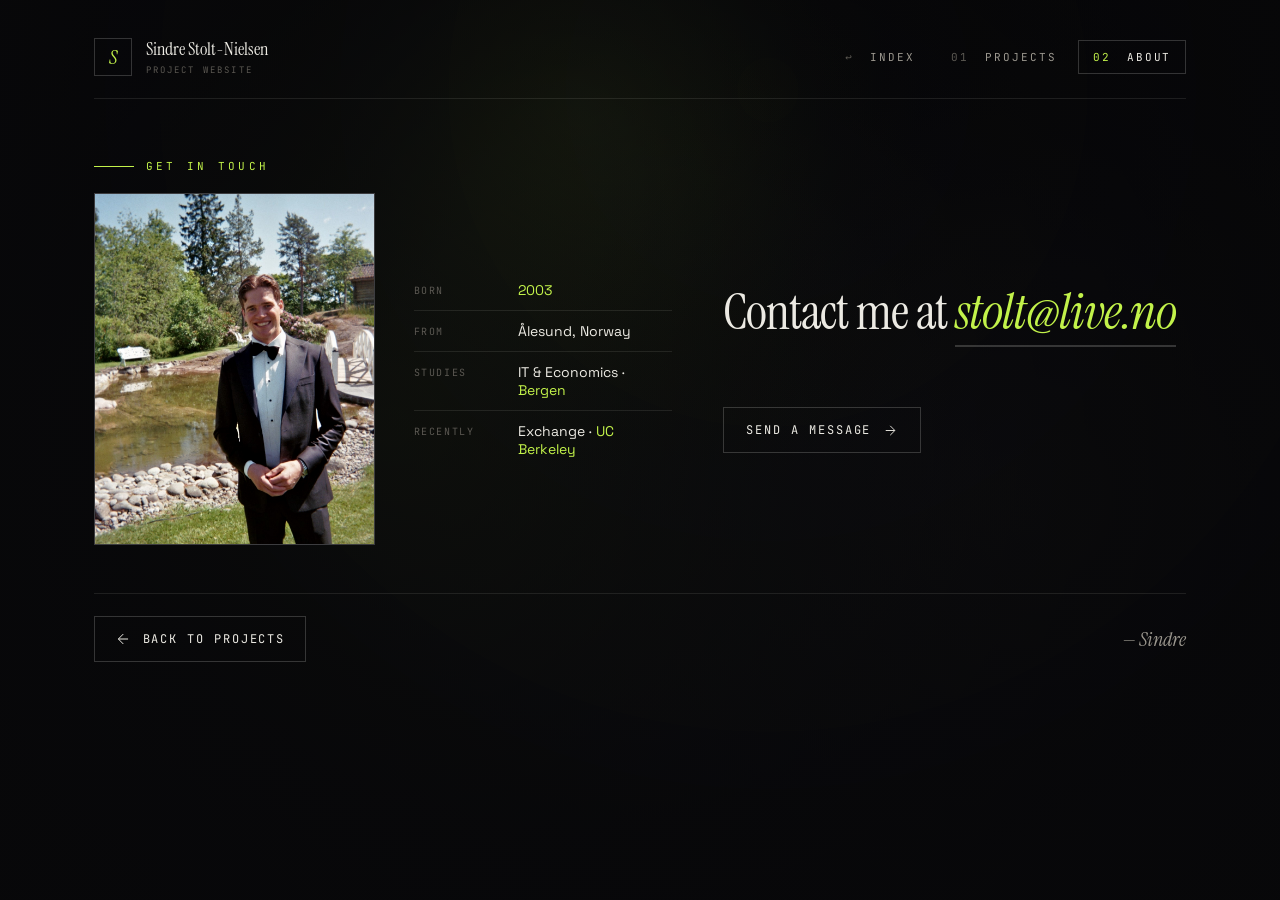
==== about.html @ f0f61bcb "About: larger portrait, facts beside image on wide screens Make the identity block responsive: portr" ====
<!DOCTYPE html>
<html lang="en">
<head>
<meta charset="UTF-8" />
<meta name="viewport" content="width=device-width, initial-scale=1.0" />
<title>About — Sindre Stolt-Nielsen</title>
<link rel="icon" type="image/png" href="images/favicon.png" />
<link rel="stylesheet" href="theme.css" />
<script>
  (function () { try { var a = localStorage.getItem('site-accent'); if (a) document.documentElement.style.setProperty('--accent', a); } catch (e) {} })();
</script>
<style>
  body { min-height: 100vh; background: var(--bg); }
  #bg { position: fixed; inset: 0; width: 100vw; height: 100vh; z-index: 0; opacity: 0.55; }
  .veil { position: fixed; inset: 0; z-index: 1; pointer-events: none;
    background: radial-gradient(ellipse at 60% 10%, rgba(8,8,10,0.15), rgba(8,8,10,0.9) 72%); }

  .shell { position: relative; z-index: 2; max-width: 1180px; margin: 0 auto;
    padding: clamp(20px,3vw,40px) clamp(20px,3.4vw,48px) 44px; }

  /* topbar (shared look with projects) */
  .topbar { display: flex; align-items: center; justify-content: space-between; gap: 20px;
    padding-bottom: 22px; border-bottom: 1px solid var(--line); margin-bottom: clamp(24px,4vw,52px); }
  .brand { display: inline-flex; align-items: center; gap: 14px; text-decoration: none; }
  .brand .glyph { width: 38px; height: 38px; border: 1px solid var(--line-2); display: flex; align-items: center; justify-content: center;
    font-family: var(--serif); font-style: italic; font-size: 20px; color: var(--accent); transition: border-color .3s; }
  .brand:hover .glyph { border-color: var(--accent); }
  .brand .bt { font-family: var(--serif); font-size: 18px; color: var(--fg); line-height: 1; }
  .brand .bs { display:block; font-family: var(--mono); font-size: 9px; letter-spacing: 0.24em; text-transform: uppercase; color: var(--fg-faint); margin-top: 4px; }
  .topnav { display: flex; align-items: center; gap: 6px; }
  .topnav a { font-family: var(--mono); font-size: 11px; letter-spacing: 0.18em; text-transform: uppercase;
    color: var(--fg-dim); text-decoration: none; padding: 9px 14px; border: 1px solid transparent; transition: color .25s, border-color .25s; }
  .topnav a .n { color: var(--fg-faint); margin-right: 7px; }
  .topnav a:hover { color: var(--accent); }
  .topnav a.cur { color: var(--fg); border-color: var(--line-2); }
  .topnav a.cur .n { color: var(--accent); }

  /* layout */
  .eyebrow { font-family: var(--mono); font-size: 11px; letter-spacing: 0.3em; text-transform: uppercase; color: var(--accent);
    display: inline-flex; align-items: center; gap: 12px; margin-bottom: 20px; }
  .eyebrow::before { content:''; width: 40px; height: 1px; background: var(--accent); }

  /* small (stacked): identity block over contact */
  .about { display: grid; grid-template-columns: 1fr; gap: 40px; align-items: start; }
  /* medium: identity block (portrait over facts) beside contact */
  @media (min-width: 760px){ .about { grid-template-columns: 320px 1fr; gap: clamp(28px,4vw,60px); } }
  /* large: facts move to the right of the portrait, contact alongside */
  @media (min-width: 1080px){ .about { grid-template-columns: minmax(560px,1.25fr) 1fr; align-items: center; } }

  /* identity block: portrait + facts (stacked → side-by-side when wide) */
  .idblock { display: flex; flex-direction: column; gap: 24px; }
  @media (min-width: 1080px){
    .idblock { flex-direction: row; align-items: center; gap: clamp(28px,3vw,44px); }
    .idblock .portrait { width: clamp(280px,22vw,340px); }
  }

  /* left: portrait + facts */
  .portrait { position: relative; width: 100%; max-width: 340px; flex-shrink: 0; aspect-ratio: 4/5; overflow: hidden; border: 1px solid var(--line-2); background: var(--surface); }
  .portrait img { width: 100%; height: 100%; object-fit: cover; object-position: center 20%; filter: grayscale(0.25) contrast(1.04); }
  .portrait figcaption { position: absolute; top: 14px; left: 14px; font-family: var(--mono); font-size: 9.5px;
    letter-spacing: 0.2em; text-transform: uppercase; color: var(--fg); background: rgba(8,8,10,0.5); padding: 4px 8px; backdrop-filter: blur(4px); }
  .facts { flex: 1; min-width: 0; }
  .fact { display: grid; grid-template-columns: 88px 1fr; gap: 16px; padding: 11px 0; border-bottom: 1px solid var(--line); }
  .fact:last-child { border-bottom: 0; }
  .fact dt { font-family: var(--mono); font-size: 10px; letter-spacing: 0.16em; text-transform: uppercase; color: var(--fg-faint); padding-top: 3px; }
  .fact dd { font-family: var(--ui); font-size: 14px; color: var(--fg); }
  .fact dd em { font-style: normal; color: var(--accent); }

  /* right: prose */
  .lede { font-family: var(--serif); font-weight: 400; font-size: clamp(32px,4vw,52px); line-height: 1.06;
    letter-spacing: -0.02em; color: var(--fg); margin-bottom: 38px; text-wrap: balance; }
  .lede em { font-style: italic; color: var(--accent); }
  .lede a { color: var(--fg); text-decoration: none; }
  .lede a em { border-bottom: 2px solid var(--line-2); transition: border-color .3s; }
  .lede a:hover em { border-color: var(--accent); }
  .contactcol { align-self: stretch; display: flex; flex-direction: column; justify-content: center; }
  .mailbtn { align-self: flex-start; margin-top: 30px; display: inline-flex; align-items: center; gap: 12px;
    font-family: var(--mono); font-size: 12px; letter-spacing: 0.16em; text-transform: uppercase; color: var(--fg);
    text-decoration: none; border: 1px solid var(--line-2); padding: 14px 22px; transition: color .3s, border-color .3s, background .3s; }
  .mailbtn svg { width: 15px; height: 15px; transition: transform .35s; }
  .mailbtn:hover { color: var(--accent-ink); background: var(--accent); border-color: var(--accent); }
  .mailbtn:hover svg { transform: translateX(4px); }
  @media (max-width: 759px){ .contactcol { align-self: auto; } }
  .prose p { font-family: var(--ui); font-size: clamp(16px,1.5vw,18px); line-height: 1.7; color: var(--fg-dim); max-width: 52ch; }
  .prose p + p { margin-top: 20px; }
  .prose strong { color: var(--fg); font-weight: 500; }

  .imgstrip { display: grid; grid-template-columns: 1fr; gap: 14px; margin-top: 36px; }
  .strip-img { position: relative; aspect-ratio: 16/7; overflow: hidden; border: 1px solid var(--line); }
  .strip-img img { width: 100%; height: 100%; object-fit: cover; filter: grayscale(0.2) contrast(1.03); transition: transform 1.1s cubic-bezier(0.2,0.7,0.2,1); }
  .strip-img:hover img { transform: scale(1.05); }
  .strip-img span { position: absolute; bottom: 12px; left: 14px; font-family: var(--mono); font-size: 9.5px; letter-spacing: 0.2em;
    text-transform: uppercase; color: var(--fg); background: rgba(8,8,10,0.5); padding: 4px 8px; backdrop-filter: blur(4px); }

  .backrow { margin-top: clamp(28px,4vw,48px); padding-top: 22px; border-top: 1px solid var(--line);
    display: flex; align-items: center; justify-content: space-between; gap: 16px; }
  .backlink { display: inline-flex; align-items: center; gap: 12px; font-family: var(--mono); font-size: 12px; letter-spacing: 0.16em;
    text-transform: uppercase; color: var(--fg); text-decoration: none; border: 1px solid var(--line-2); padding: 14px 20px; transition: color .3s, border-color .3s, background .3s; }
  .backlink svg { width: 16px; height: 16px; transition: transform .35s; }
  .backlink:hover { color: var(--accent); border-color: var(--accent); }
  .backlink:hover svg { transform: translateX(-4px); }
  .sig { font-family: var(--serif); font-style: italic; font-size: 20px; color: var(--fg-dim); }

  /* reveal (base visible) */
  @keyframes up { from { opacity: 0; transform: translateY(26px); } to { opacity: 1; transform: none; } }
  .rise { animation: up .9s cubic-bezier(0.2,0.7,0.2,1) backwards; }
  .r1{animation-delay:.05s} .r2{animation-delay:.16s} .r3{animation-delay:.28s} .r4{animation-delay:.4s} .r5{animation-delay:.52s}
  @media (prefers-reduced-motion: reduce){ .rise { animation: none; } }
</style>
</head>
<body>
  <canvas id="bg"></canvas>
  <div class="veil"></div>

  <div class="shell">
    <div class="topbar rise r1">
      <a href="index.html" class="brand" data-nav>
        <span class="glyph">S</span>
        <span><span class="bt">Sindre Stolt-Nielsen</span><span class="bs">Project Website</span></span>
      </a>
      <nav class="topnav">
        <a href="index.html" data-nav><span class="n">↩</span> Index</a>
        <a href="projects.html" data-nav><span class="n">01</span> Projects</a>
        <a href="about.html" class="cur"><span class="n">02</span> About</a>
      </nav>
    </div>

    <div class="eyebrow rise r2">Get in touch</div>

    <div class="about">
      <div class="idblock rise r3">
        <figure class="portrait">
          <figcaption>Sindre</figcaption>
          <img src="images/sindre.jpeg" alt="Portrait of Sindre Stolt-Nielsen" />
        </figure>
        <dl class="facts">
          <div class="fact"><dt>Born</dt><dd><em>2003</em></dd></div>
          <div class="fact"><dt>From</dt><dd>Ålesund, Norway</dd></div>
          <div class="fact"><dt>Studies</dt><dd>IT &amp; Economics · <em>Bergen</em></dd></div>
          <div class="fact"><dt>Recently</dt><dd>Exchange · <em>UC Berkeley</em></dd></div>
        </dl>
      </div>

      <div class="contactcol">
        <h1 class="lede rise r3">Contact me at <a href="mailto:stolt@live.no"><em>stolt@live.no</em></a></h1>
        <a href="mailto:stolt@live.no" class="mailbtn rise r4">
          Send a message
          <svg viewBox="0 0 24 24" fill="none" stroke="currentColor" stroke-width="1.5" stroke-linecap="round" stroke-linejoin="round"><path d="M5 12h13M12 5l7 7-7 7"/></svg>
        </a>
      </div>
    </div>

    <div class="backrow rise r5">
      <a href="projects.html" class="backlink" data-nav>
        <svg viewBox="0 0 24 24" fill="none" stroke="currentColor" stroke-width="1.5" stroke-linecap="round" stroke-linejoin="round"><path d="M19 12H6M12 5l-7 7 7 7"/></svg>
        Back to projects
      </a>
      <span class="sig">— Sindre</span>
    </div>
  </div>

  <div class="wipe"><div class="wipe-mark">//</div></div>

  <script src="bg-field.js"></script>
  <script>
    (function () {
      setTimeout(function () { document.documentElement.classList.add('anim-settled'); }, 1600);
      var accent = getComputedStyle(document.documentElement).getPropertyValue('--accent').trim() || '#C2F24A';
      var field = new BackgroundField(document.getElementById('bg'), { mode: 'plasma', accent: accent, intensity: 0.8, bg: '#08080A' });
      field.start();
      window.addEventListener('pointermove', function (e) { field.setMouse(e.clientX / innerWidth, e.clientY / innerHeight); });
      document.addEventListener('visibilitychange', function () { document.hidden ? field.stop() : field.start(); });

      document.querySelectorAll('a[data-nav]').forEach(function (a) {
        a.addEventListener('click', function (e) {
          var href = a.getAttribute('href');
          if (!href || href.charAt(0) === '#') return;
          e.preventDefault();
          var w = document.querySelector('.wipe');
          w.querySelector('.wipe-mark').textContent = '// ' + href.replace('.html', '');
          w.classList.add('in');
          setTimeout(function () { window.location.href = href; }, 540);
        });
      });
    })();
  </script>
</body>
</html>
---- theme.css ----
/* ============================================================
   SHARED THEME — Sindre Stolt-Nielsen
   Tech / brutalist canvas · elegant serif display · mono labels
   ============================================================ */

@import url('https://fonts.googleapis.com/css2?family=Instrument+Serif:ital@0;1&family=Space+Grotesk:wght@400;500;600;700&family=JetBrains+Mono:wght@400;500&display=swap');

:root {
  --bg:        #08080A;
  --bg-1:      #0B0B0E;
  --surface:   #101015;
  --surface-2: #16161D;
  --line:      rgba(236,234,227,0.10);
  --line-2:    rgba(236,234,227,0.20);
  --fg:        #ECEAE3;
  --fg-dim:    #9C988F;
  --fg-faint:  #5B5852;
  /* accent is overridden per-session via localStorage (see head script) */
  --accent:    #C2F24A;
  --accent-ink:#08080A;

  --serif: 'Instrument Serif', Georgia, serif;
  --ui:    'Space Grotesk', system-ui, sans-serif;
  --mono:  'JetBrains Mono', ui-monospace, monospace;
}

*, *::before, *::after { box-sizing: border-box; margin: 0; padding: 0; }

html { -webkit-text-size-adjust: 100%; }

body {
  font-family: var(--ui);
  background: var(--bg);
  color: var(--fg);
  -webkit-font-smoothing: antialiased;
  -moz-osx-font-smoothing: grayscale;
  text-rendering: optimizeLegibility;
}

::selection { background: var(--accent); color: var(--accent-ink); }

a { color: inherit; }

/* ── type helpers ── */
.serif { font-family: var(--serif); font-weight: 400; }
.mono  { font-family: var(--mono); }
.ital  { font-style: italic; }

.label {
  font-family: var(--mono);
  font-size: 11px;
  letter-spacing: 0.26em;
  text-transform: uppercase;
  color: var(--fg-faint);
}
.label--accent { color: var(--accent); }

/* ── shared brutalist corner ticks ── */
.tick {
  font-family: var(--mono);
  font-size: 10.5px;
  letter-spacing: 0.22em;
  text-transform: uppercase;
  color: var(--fg-faint);
}

/* ── focus ── */
:focus-visible { outline: 2px solid var(--accent); outline-offset: 3px; }

/* ── film grain + scanline overlays (shared) ── */
.fx-grain, .fx-scan {
  position: fixed; inset: 0;
  pointer-events: none;
  z-index: 40;
}
.fx-grain {
  opacity: 0.05;
  mix-blend-mode: screen;
  background-image: url("data:image/svg+xml,%3Csvg xmlns='http://www.w3.org/2000/svg' width='160' height='160'%3E%3Cfilter id='n'%3E%3CfeTurbulence type='fractalNoise' baseFrequency='0.9' numOctaves='2' stitchTiles='stitch'/%3E%3C/filter%3E%3Crect width='100%25' height='100%25' filter='url(%23n)'/%3E%3C/svg%3E");
  animation: grainShift 0.6s steps(3) infinite;
}
.fx-scan {
  opacity: 0.35;
  background: repeating-linear-gradient(
    to bottom,
    rgba(0,0,0,0) 0px,
    rgba(0,0,0,0) 2px,
    rgba(0,0,0,0.16) 3px,
    rgba(0,0,0,0) 4px
  );
}
@keyframes grainShift {
  0% { transform: translate(0,0); }
  33% { transform: translate(-4%, 2%); }
  66% { transform: translate(3%, -3%); }
  100% { transform: translate(0,0); }
}

/* ── page wipe transition (shared) ── */
.wipe {
  position: fixed; inset: 0;
  z-index: 9999;
  background: var(--bg);
  transform: scaleY(0);
  transform-origin: bottom;
  pointer-events: none;
}
.wipe.in  { animation: wipeIn 0.55s cubic-bezier(0.7,0,0.3,1) forwards; }
.wipe.out { transform: scaleY(1); transform-origin: top; animation: wipeOut 0.6s cubic-bezier(0.7,0,0.3,1) forwards; }
@keyframes wipeIn  { from { transform: scaleY(0); transform-origin: bottom; } to { transform: scaleY(1); transform-origin: bottom; } }
@keyframes wipeOut { from { transform: scaleY(1); transform-origin: top; } to { transform: scaleY(0); transform-origin: top; } }

.wipe-mark {
  position: absolute; inset: 0;
  display: flex; align-items: center; justify-content: center;
  font-family: var(--mono);
  font-size: 12px;
  letter-spacing: 0.4em;
  text-transform: uppercase;
  color: var(--accent);
  opacity: 0;
}
.wipe.in .wipe-mark, .wipe.out .wipe-mark { animation: markBlink 0.5s steps(2) 0.1s 2; }
@keyframes markBlink { 0%,100%{opacity:0;} 50%{opacity:1;} }

@media (prefers-reduced-motion: reduce) {
  .fx-grain { animation: none; }
  *, *::before, *::after { animation-duration: 0.01ms !important; }
}

/* ── animation safety net ──────────────────────────────────
   Some embedded/preview contexts freeze the CSS animation clock
   at frame 0, which would leave "animate-in-from-hidden" content
   stuck hidden. A JS timer adds .anim-settled after the intro
   would have finished, forcing the visible end-state regardless. */
html.anim-settled .rev,
html.anim-settled .rise {
  animation: none !important;
  opacity: 1 !important;
  transform: none !important;
  filter: none !important;
}
html.anim-settled .mask > span {
  animation: none !important;
  transform: none !important;
}
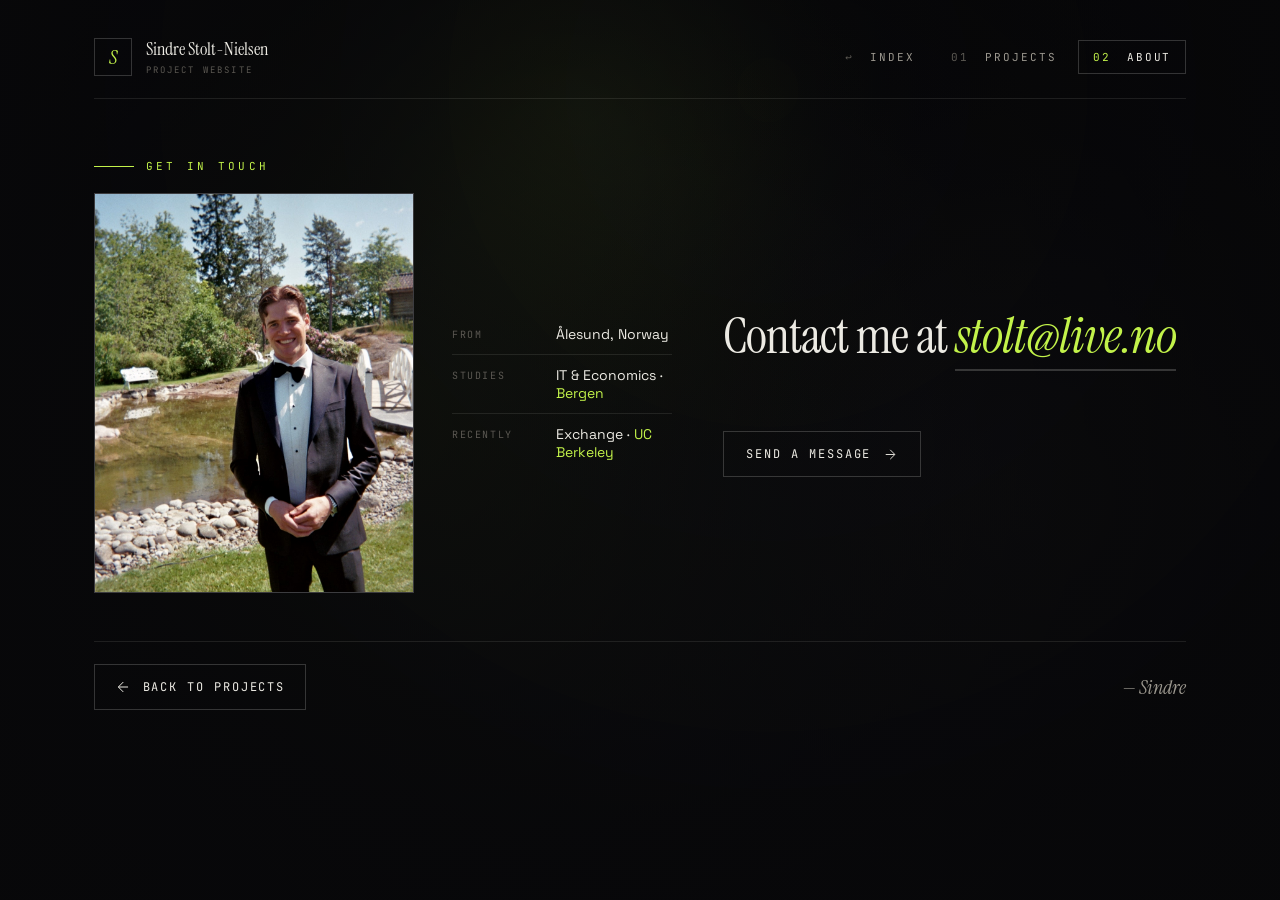
==== commit 90896db6: "About: drop birth year, enlarge portrait, full-width photo on mobile - Remove the "Born 2003" fact r" ====
--- a/about.html
+++ b/about.html
@@ -43,7 +43,7 @@
   /* small (stacked): identity block over contact */
   .about { display: grid; grid-template-columns: 1fr; gap: 40px; align-items: start; }
   /* medium: identity block (portrait over facts) beside contact */
-  @media (min-width: 760px){ .about { grid-template-columns: 320px 1fr; gap: clamp(28px,4vw,60px); } }
+  @media (min-width: 760px){ .about { grid-template-columns: 380px 1fr; gap: clamp(28px,4vw,60px); } }
   /* large: facts move to the right of the portrait, contact alongside */
   @media (min-width: 1080px){ .about { grid-template-columns: minmax(560px,1.25fr) 1fr; align-items: center; } }
 
@@ -51,11 +51,13 @@
   .idblock { display: flex; flex-direction: column; gap: 24px; }
   @media (min-width: 1080px){
     .idblock { flex-direction: row; align-items: center; gap: clamp(28px,3vw,44px); }
-    .idblock .portrait { width: clamp(280px,22vw,340px); }
+    .idblock .portrait { width: clamp(320px,24vw,420px); }
   }
 
   /* left: portrait + facts */
-  .portrait { position: relative; width: 100%; max-width: 340px; flex-shrink: 0; aspect-ratio: 4/5; overflow: hidden; border: 1px solid var(--line-2); background: var(--surface); }
+  .portrait { position: relative; width: 100%; max-width: 400px; flex-shrink: 0; aspect-ratio: 4/5; overflow: hidden; border: 1px solid var(--line-2); background: var(--surface); }
+  /* mobile: portrait fills the screen width (shell padding gives the side gutters) */
+  @media (max-width: 759px){ .portrait { max-width: none; } }
   .portrait img { width: 100%; height: 100%; object-fit: cover; object-position: center 20%; filter: grayscale(0.25) contrast(1.04); }
   .portrait figcaption { position: absolute; top: 14px; left: 14px; font-family: var(--mono); font-size: 9.5px;
     letter-spacing: 0.2em; text-transform: uppercase; color: var(--fg); background: rgba(8,8,10,0.5); padding: 4px 8px; backdrop-filter: blur(4px); }
@@ -134,7 +136,6 @@
           <img src="images/sindre.jpeg" alt="Portrait of Sindre Stolt-Nielsen" />
         </figure>
         <dl class="facts">
-          <div class="fact"><dt>Born</dt><dd><em>2003</em></dd></div>
           <div class="fact"><dt>From</dt><dd>Ålesund, Norway</dd></div>
           <div class="fact"><dt>Studies</dt><dd>IT &amp; Economics · <em>Bergen</em></dd></div>
           <div class="fact"><dt>Recently</dt><dd>Exchange · <em>UC Berkeley</em></dd></div>
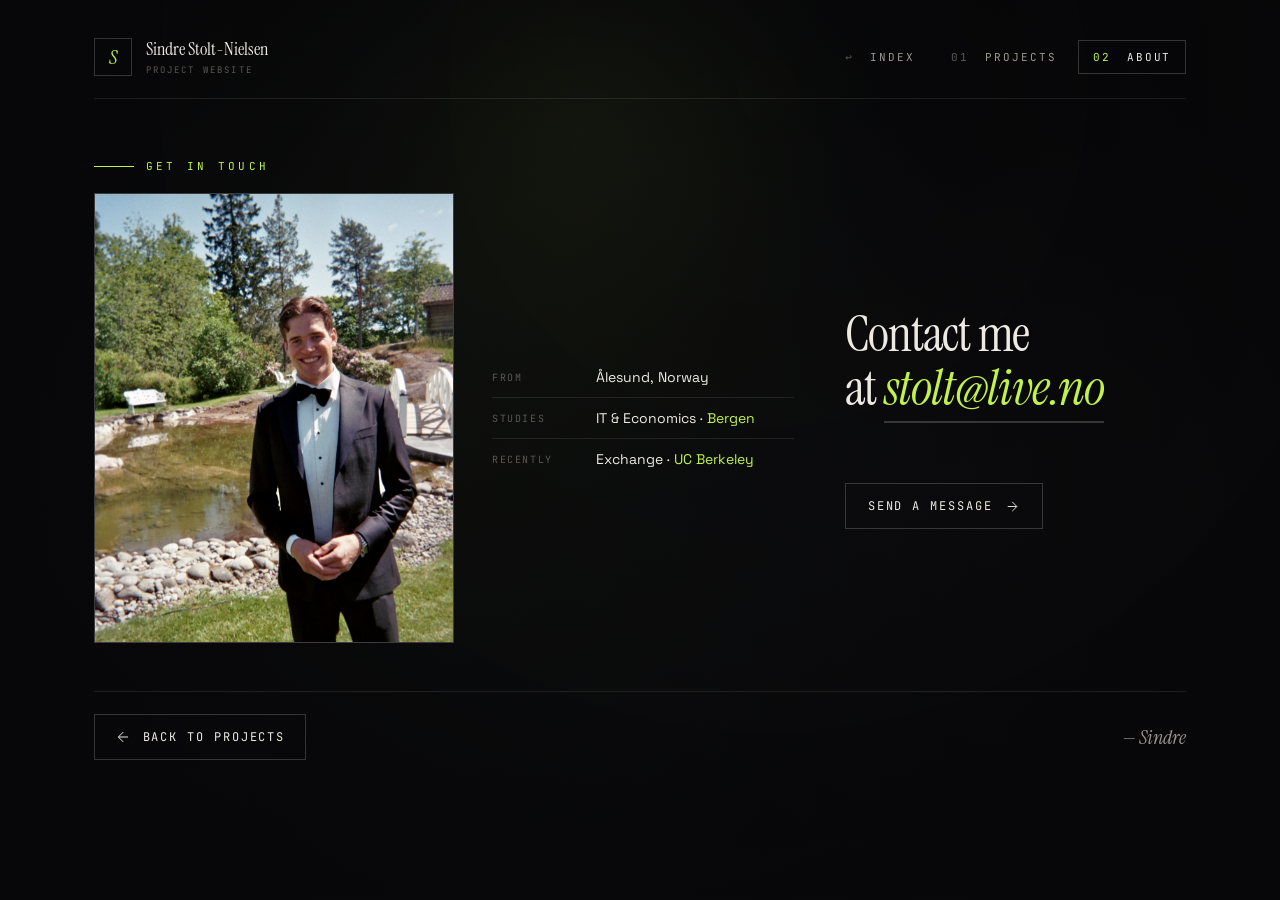
==== commit 9c817b96: "About: smaller centered portrait on mobile, larger on desktop - Mobile: cap portrait to ~82% (max 36" ====
--- a/about.html
+++ b/about.html
@@ -43,21 +43,21 @@
   /* small (stacked): identity block over contact */
   .about { display: grid; grid-template-columns: 1fr; gap: 40px; align-items: start; }
   /* medium: identity block (portrait over facts) beside contact */
-  @media (min-width: 760px){ .about { grid-template-columns: 380px 1fr; gap: clamp(28px,4vw,60px); } }
+  @media (min-width: 760px){ .about { grid-template-columns: 420px 1fr; gap: clamp(28px,4vw,60px); } }
   /* large: facts move to the right of the portrait, contact alongside */
-  @media (min-width: 1080px){ .about { grid-template-columns: minmax(560px,1.25fr) 1fr; align-items: center; } }
+  @media (min-width: 1080px){ .about { grid-template-columns: minmax(700px,1.2fr) 1fr; align-items: center; } }
 
   /* identity block: portrait + facts (stacked → side-by-side when wide) */
   .idblock { display: flex; flex-direction: column; gap: 24px; }
   @media (min-width: 1080px){
     .idblock { flex-direction: row; align-items: center; gap: clamp(28px,3vw,44px); }
-    .idblock .portrait { width: clamp(320px,24vw,420px); }
+    .idblock .portrait { width: clamp(360px,24vw,440px); }
   }
 
   /* left: portrait + facts */
-  .portrait { position: relative; width: 100%; max-width: 400px; flex-shrink: 0; aspect-ratio: 4/5; overflow: hidden; border: 1px solid var(--line-2); background: var(--surface); }
-  /* mobile: portrait fills the screen width (shell padding gives the side gutters) */
-  @media (max-width: 759px){ .portrait { max-width: none; } }
+  .portrait { position: relative; width: 100%; max-width: 460px; flex-shrink: 0; aspect-ratio: 4/5; overflow: hidden; border: 1px solid var(--line-2); background: var(--surface); }
+  /* mobile: portrait centered with generous side gutters (smaller than full width) */
+  @media (max-width: 759px){ .portrait { max-width: min(360px, 82%); margin-inline: auto; } }
   .portrait img { width: 100%; height: 100%; object-fit: cover; object-position: center 20%; filter: grayscale(0.25) contrast(1.04); }
   .portrait figcaption { position: absolute; top: 14px; left: 14px; font-family: var(--mono); font-size: 9.5px;
     letter-spacing: 0.2em; text-transform: uppercase; color: var(--fg); background: rgba(8,8,10,0.5); padding: 4px 8px; backdrop-filter: blur(4px); }
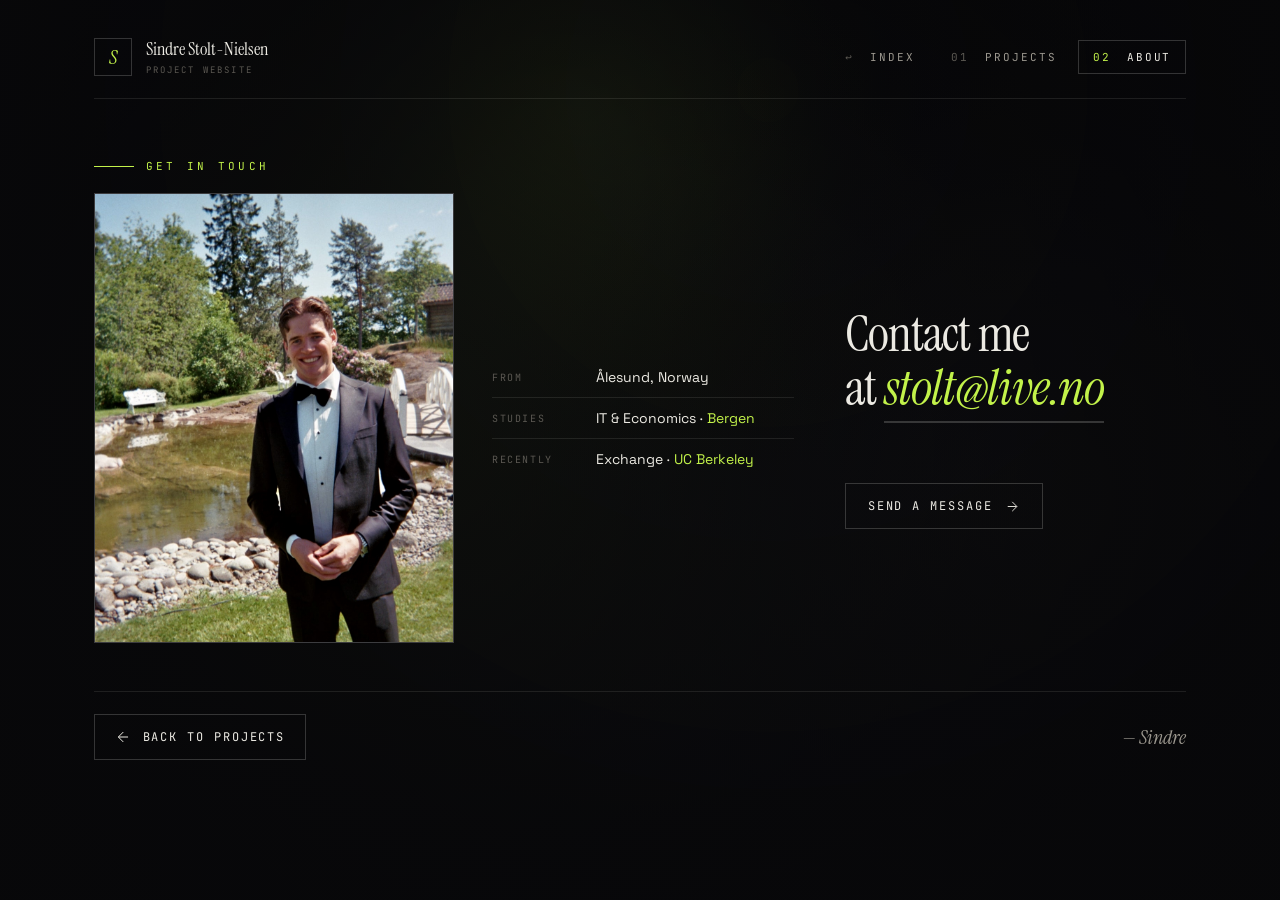
==== commit 94e6fbd6: "Add Vercel Web Analytics script to all pages Co-Authored-By: Claude Opus 4.8 (1M context) <noreply@a" ====
--- a/about.html
+++ b/about.html
@@ -185,5 +185,7 @@
       });
     })();
   </script>
+  <!-- Vercel Web Analytics -->
+  <script defer src="/_vercel/insights/script.js"></script>
 </body>
 </html>
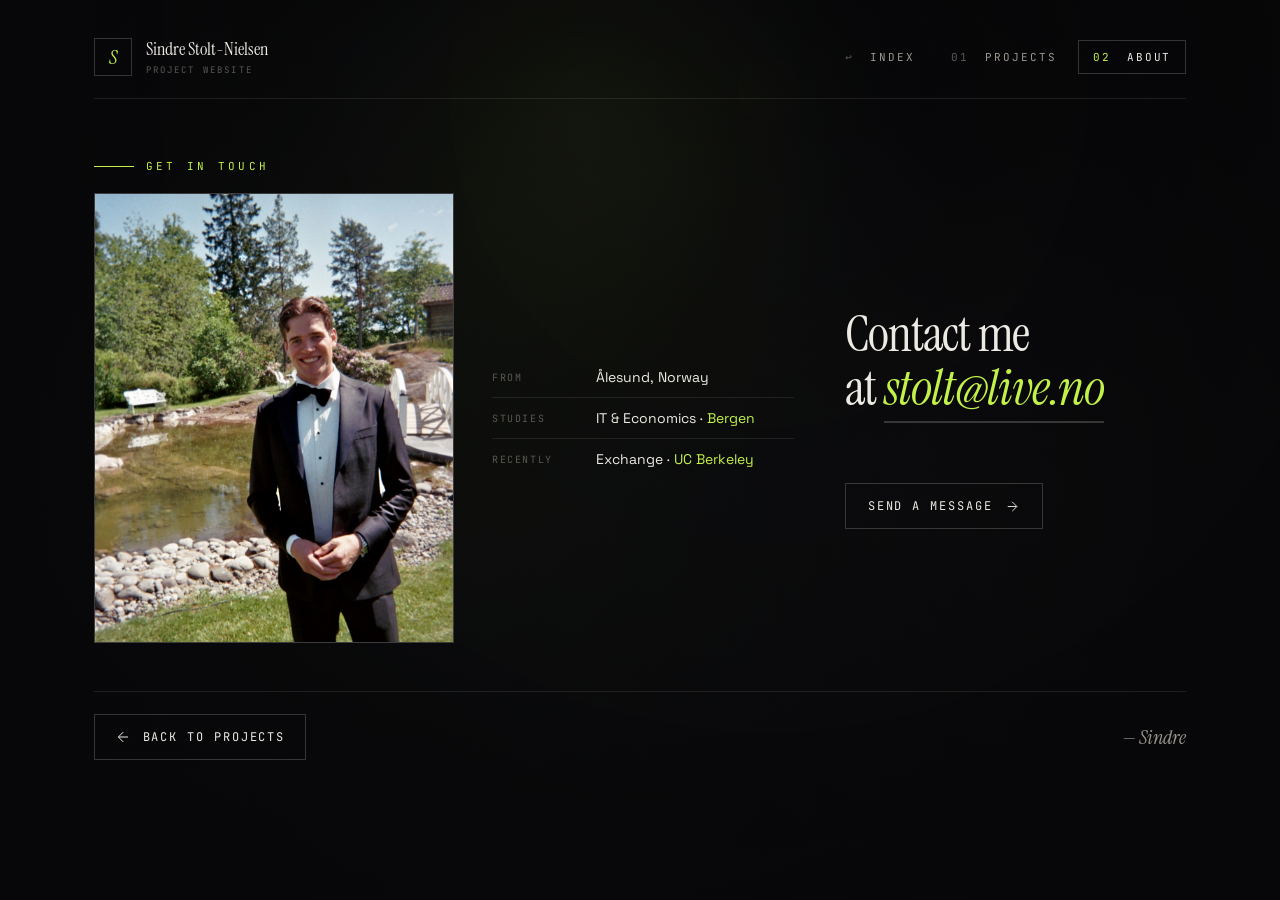
==== commit 7ff84f40: "Add Google Analytics 4 tracking to all pages Introduce a shared analytics.js that injects the gtag.j" ====
--- a/about.html
+++ b/about.html
@@ -6,6 +6,7 @@
 <title>About — Sindre Stolt-Nielsen</title>
 <link rel="icon" type="image/png" href="images/favicon.png" />
 <link rel="stylesheet" href="theme.css" />
+<script src="analytics.js"></script>
 <script>
   (function () { try { var a = localStorage.getItem('site-accent'); if (a) document.documentElement.style.setProperty('--accent', a); } catch (e) {} })();
 </script>
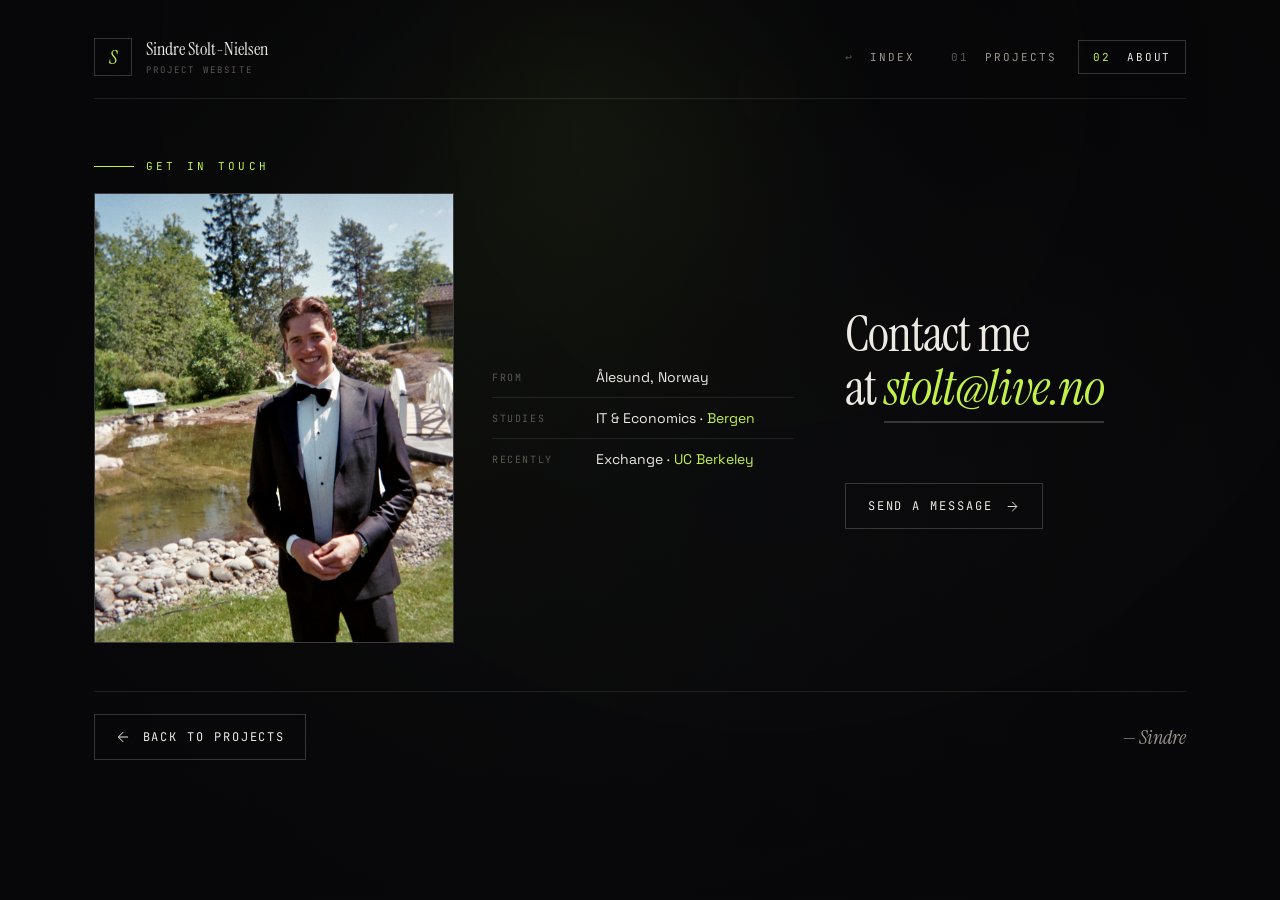
==== commit b6ea4878: "Precompile JSX and make the homepage crawlable The homepage shipped 4.3 MB of JavaScript and 31 char" ====
--- a/about.html
+++ b/about.html
@@ -4,6 +4,36 @@
 <meta charset="UTF-8" />
 <meta name="viewport" content="width=device-width, initial-scale=1.0" />
 <title>About — Sindre Stolt-Nielsen</title>
+<meta name="description" content="About Sindre Stolt-Nielsen — background, and how to get in touch." />
+<link rel="canonical" href="https://sindre.app/about.html" />
+<meta property="og:type" content="profile" />
+<meta property="og:url" content="https://sindre.app/about.html" />
+<meta property="og:site_name" content="Sindre Stolt-Nielsen" />
+<meta property="og:title" content="About — Sindre Stolt-Nielsen" />
+<meta property="og:description" content="About Sindre Stolt-Nielsen — background, and how to get in touch." />
+<meta property="og:image" content="https://sindre.app/images/sindre.jpeg" />
+<meta name="twitter:card" content="summary_large_image" />
+<script type="application/ld+json">
+{
+  "@context": "https://schema.org",
+  "@type": "ProfilePage",
+  "url": "https://sindre.app/about.html",
+  "inLanguage": "en",
+  "mainEntity": {
+    "@type": "Person",
+    "@id": "https://sindre.app/#person",
+    "name": "Sindre Stolt-Nielsen",
+    "givenName": "Sindre",
+    "familyName": "Stolt-Nielsen",
+    "url": "https://sindre.app/",
+    "image": "https://sindre.app/images/sindre.jpeg",
+    "email": "mailto:stolt@live.no",
+    "homeLocation": { "@type": "Place", "name": "Ålesund, Norway" },
+    "workLocation": { "@type": "Place", "name": "Bergen, Norway" },
+    "sameAs": ["https://github.com/Sindre31"]
+  }
+}
+</script>
 <link rel="icon" type="image/png" href="images/favicon.png" />
 <link rel="stylesheet" href="theme.css" />
 <script src="analytics.js"></script>
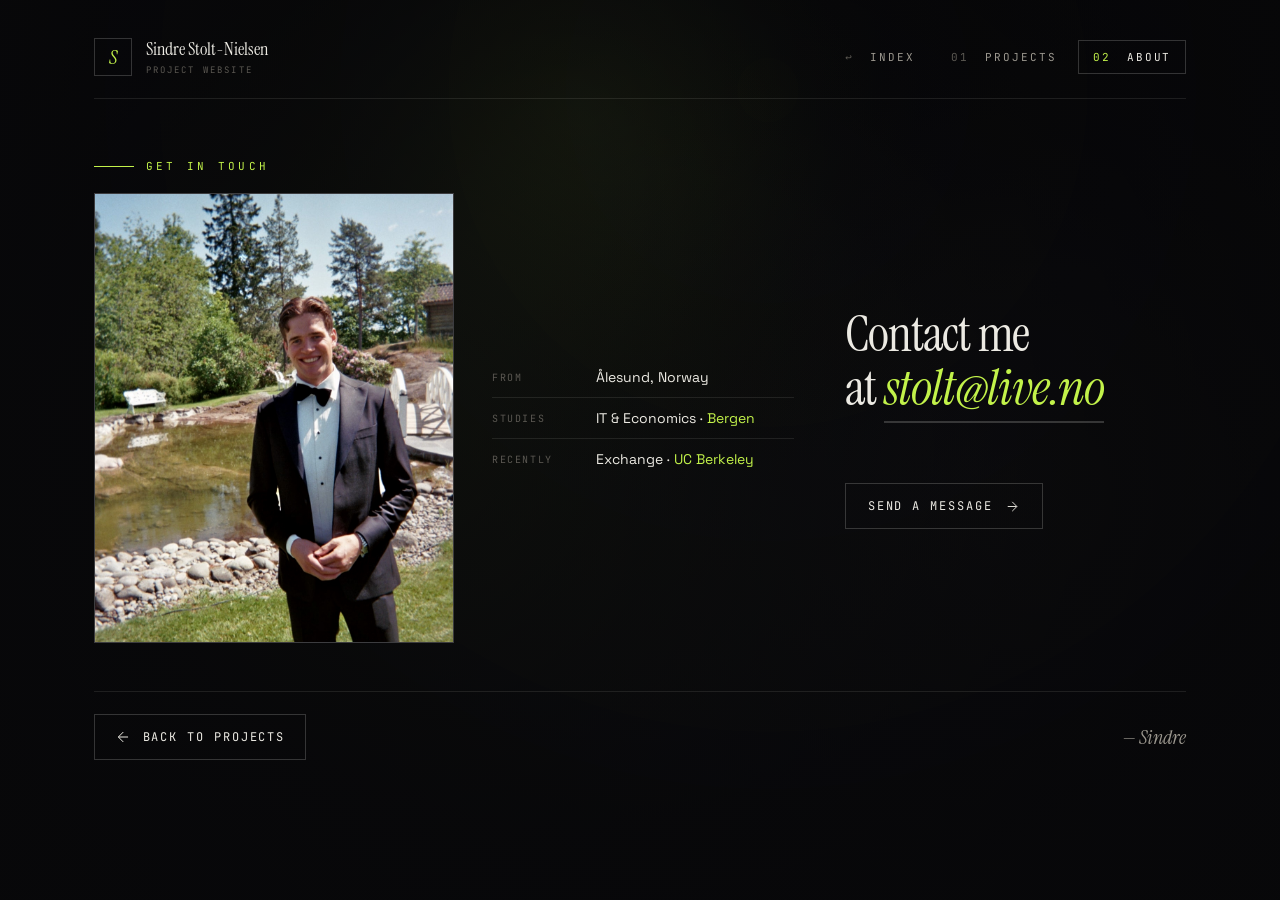
==== commit 4d7df3ba: "Consolidate homepage on a single URL and redirect /index.html Google Search Console reported three U" ====
--- a/about.html
+++ b/about.html
@@ -147,14 +147,14 @@
 
   <div class="shell">
     <div class="topbar rise r1">
-      <a href="index.html" class="brand" data-nav>
+      <a href="/" class="brand" data-nav>
         <span class="glyph">S</span>
         <span><span class="bt">Sindre Stolt-Nielsen</span><span class="bs">Project Website</span></span>
       </a>
       <nav class="topnav">
-        <a href="index.html" data-nav><span class="n">↩</span> Index</a>
-        <a href="projects.html" data-nav><span class="n">01</span> Projects</a>
-        <a href="about.html" class="cur"><span class="n">02</span> About</a>
+        <a href="/" data-nav><span class="n">↩</span> Index</a>
+        <a href="/projects.html" data-nav><span class="n">01</span> Projects</a>
+        <a href="/about.html" class="cur"><span class="n">02</span> About</a>
       </nav>
     </div>
 
@@ -183,7 +183,7 @@
     </div>
 
     <div class="backrow rise r5">
-      <a href="projects.html" class="backlink" data-nav>
+      <a href="/projects.html" class="backlink" data-nav>
         <svg viewBox="0 0 24 24" fill="none" stroke="currentColor" stroke-width="1.5" stroke-linecap="round" stroke-linejoin="round"><path d="M19 12H6M12 5l-7 7 7 7"/></svg>
         Back to projects
       </a>
@@ -209,7 +209,7 @@
           if (!href || href.charAt(0) === '#') return;
           e.preventDefault();
           var w = document.querySelector('.wipe');
-          w.querySelector('.wipe-mark').textContent = '// ' + href.replace('.html', '');
+          w.querySelector('.wipe-mark').textContent = '// ' + (href.replace(/^\//, '').replace('.html', '') || 'index');
           w.classList.add('in');
           setTimeout(function () { window.location.href = href; }, 540);
         });
